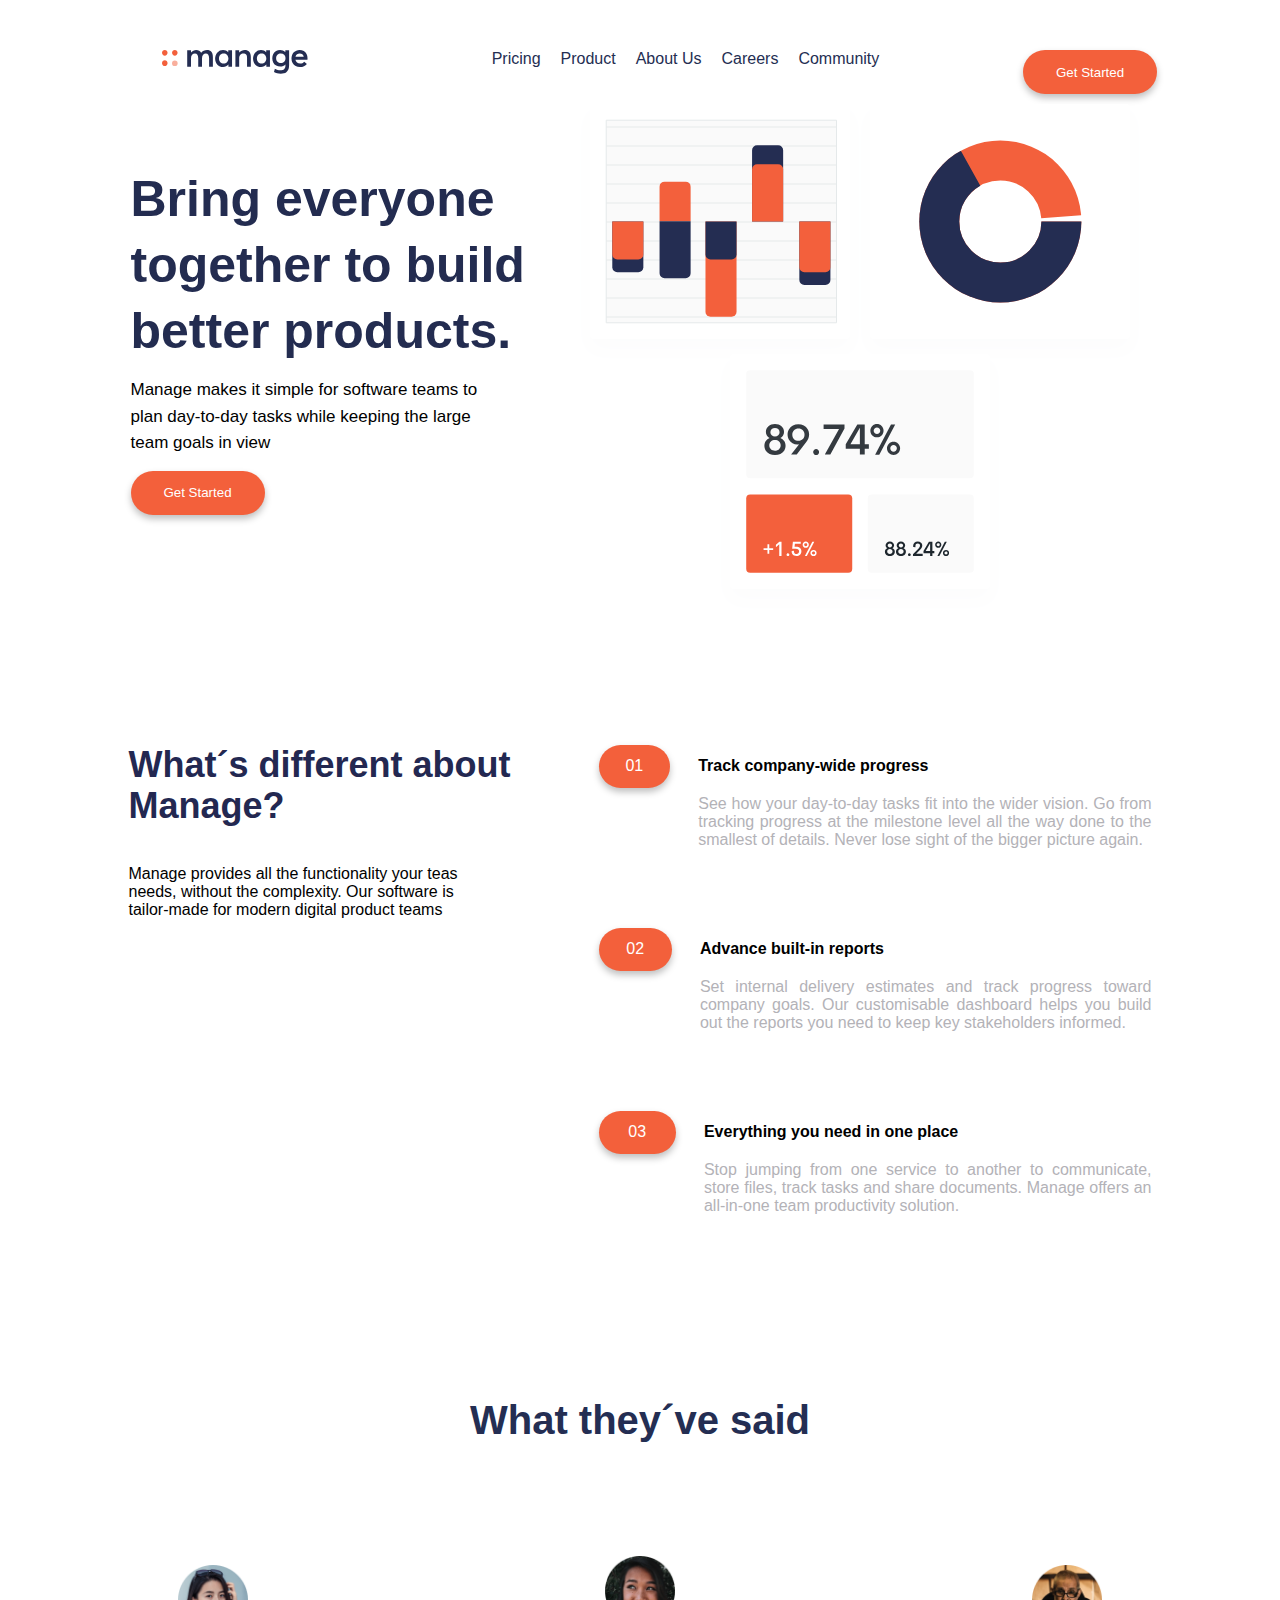
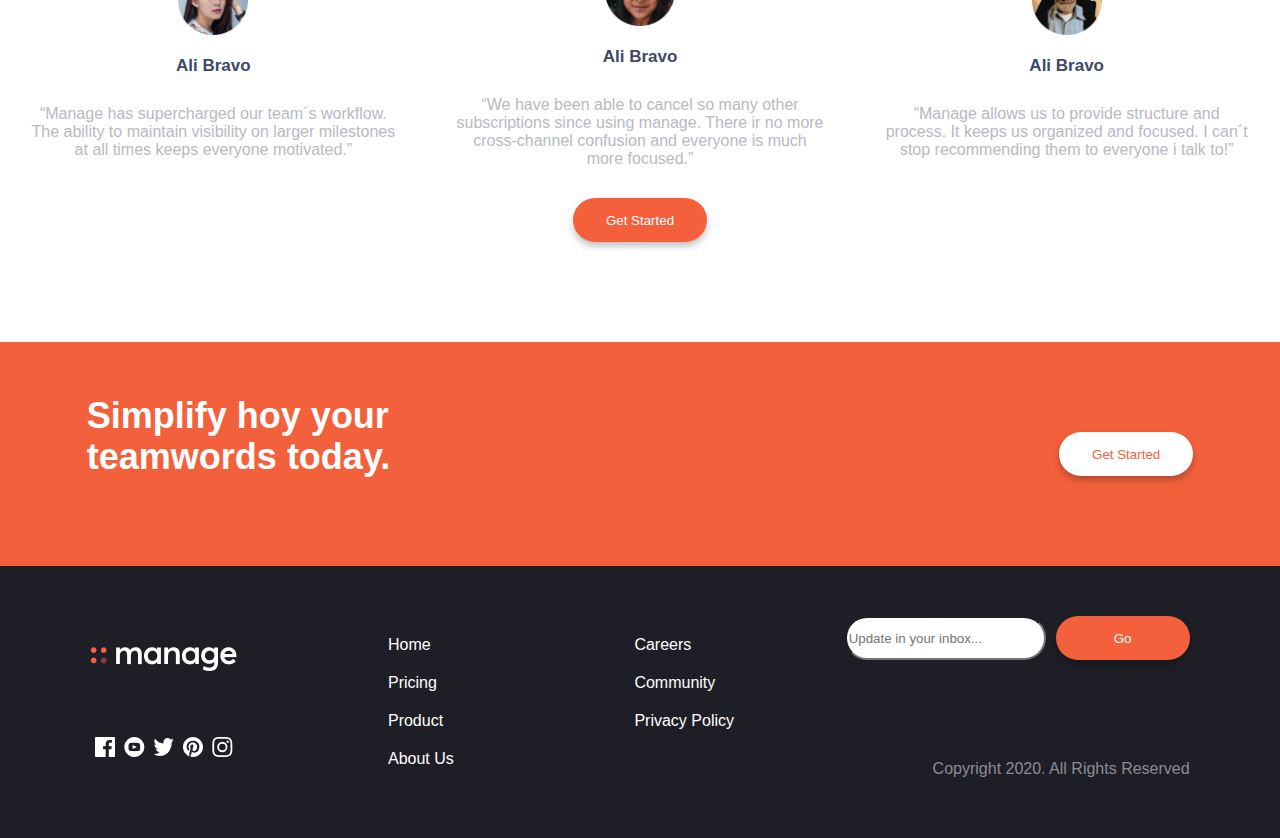
==== Final Alejandra Duran/FinalAlejandraDurán.html @ 5c12f0d3 "subiendoFinal" ====
<!DOCTYPE html>
<html lang="en">
<head>
    <meta charset="UTF-8">
    <meta http-equiv="X-UA-Compatible" content="IE=edge">
    <meta name="viewport" content="width=device-width, initial-scale=1.0">
    <title>FinalAlejandraDurán</title>
    <link rel="stylesheet" href="path/to/font-awesome/css/font-awesome.min.css">
    <link href="styles.css" rel="stylesheet">
</head>
<body>
    
    <header>
        <section class="banner">
            <div>
                <img src="imagenes/logo.svg" href="Logo">
            </div>
            <nav>
                <ul type=none class="flex-ul">
                    <li><a href="#">Pricing</a></li>
                    <li><a href="#">Product</a></li>
                    <li><a href="#">About Us</a></li>
                    <li><a href="#">Careers</a></li>
                    <li><a href="#">Community</a></li>
                </ul>
            </nav>
            <div><button>Get Started</button></div>
        </section>
    </header>

    <main>
        <section class="main1">
            <div id="resume">
                <h1>Bring everyone together to build better products.</h1>
                <br>
                <p class="principalDescriptions">
                    Manage makes it simple for software teams
                    to plan day-to-day tasks while keeping the 
                    large team goals in view 
                </p>
                <br>
                <div>
                    <button>Get Started</button>
                </div>
            </div>
            <div>
                <img src="imagenes/illustration-intro.svg" alt="IlustracionIntro">
            </div>
        </section>
        
        <section class="main1">
            <article id="manage">
                <h2>What´s different about Manage?</h2>
                <div class="textManage">
                    Manage provides all the functionality your
                    teas needs, without the complexity. 
                    Our software is tailor-made for modern 
                    digital product teams
                </div>
            </article>
            <div class="principalContain">
                <article class="aboutUs">
                    <div class="bullet-point button right-gap">01</div>
                    <div>
                        <h4>Track company-wide progress</h4>
                        <p id="aboutUsText">
                            See how your day-to-day tasks fit into the wider vision. 
                            Go from tracking progress at the milestone level all the 
                            way done to the smallest of details. Never lose sight of 
                            the bigger picture again.
                        </p>
                    </div>
                </article>
                <article class="aboutUs">
                    <div class="bullet-point button right-gap">02</div>
                    <div>
                        <h4>Advance built-in reports</h4>
                        <p id="aboutUsText">
                            Set internal delivery estimates and track progress toward 
                            company goals. Our customisable dashboard helps you build 
                            out the reports you need to keep key stakeholders informed.
                        </p>
                    </div>
                </article>
                <article class="aboutUs">
                    <div class="bullet-point button right-gap">03</div>
                    <div>    
                        <h4>Everything you need in one place</h4>
                        <p id="aboutUsText">
                            Stop jumping from one service to another to communicate, 
                            store files, track tasks and share documents. Manage 
                            offers an all-in-one team productivity solution.
                        </p>
                    </div>
                </article>
            </div>
        </section>
        <br>
    <div>
        <p class="subTittle">What they´ve said</p>
        <section>
            <div class="cards">
                <div class="container">
                    <img class="profilePic" src="imagenes/avatar-anisha.png">
                    <h3>Ali Bravo</h3>
                    <p>
                        “Manage has supercharged our team´s workflow. 
                        The ability to maintain visibility on larger 
                        milestones at all times keeps everyone motivated.”
                    </p>
                </div>
                <div class="container">
                    <img class="profilePic" src="imagenes/avatar-ali.png">
                    <h3>Ali Bravo</h3>
                    <p>
                        “We have been able to cancel so many other subscriptions 
                        since using manage. There ir no more cross-channel 
                        confusion and everyone is much more focused.”
                    </p>
                </div>
                <div class="container">
                    <img class="profilePic" src="imagenes/avatar-richard.png">
                    <h3>Ali Bravo</h3>
                    <p>
                        “Manage allows us to provide structure and process. 
                        It keeps us organized and focused. I can´t stop 
                        recommending them to everyone i talk to!”
                    </p>
                </div>
            </div>
            <div class="main1">
                <button>Get Started </button>
            </div>
        </section>
    </div>
    </main>
        <section id="orange">
            <div>
                <h2 id="textOrange">Simplify hoy your teamwords today.</h2>
            </div>
                <div style="width: 15%;"></div>
            <div>
                <button id="whiteButton">Get Started</button>
            </div>
        </section>

        <footer>
            <div class="logoAndIcon">
                <img src="imagenes/LogoBlanco.png" alt="Logo">
                <div class="iconGroup">
                    <img src="imagenes/icon-facebook.svg" href="#Facebook">
                    <img src="imagenes/icon-youtube.svg" href="#YouTube">
                    <img src="imagenes/icon-twitter.svg" href="#Twitter">
                    <img src="imagenes/icon-pinterest.svg" href="#Pinterest">
                    <img src="imagenes/icon-instagram.svg" href="#Instagram">
                </div>
            </div>
            <div>
                <nav class="menu2">
                    <ul type=none>
                        <li><a href="#">Home</a></li>
                        <li><a href="#">Pricing</a></li>
                        <li><a href="#">Product</a></li>
                        <li><a href="#">About Us</a></li>
                    </ul>
                </nav>
            </div>
            <div>
                <nav class="menu2">
                    <ul type=none>
                        <li><a href="#">Careers</a></li>
                        <li><a href="#">Community</a></li>
                        <li><a href="#">Privacy Policy</a></li>
                    </ul>
                </nav>
            </div>
            <div>
                <div class="SearchForm">
                    <div>
                        <form>
                            <input type="text" id="buscador" placeholder="Update in your inbox...">
                        </form>
                    </div>
                    <div>
                        <button>Go</button>
                    </div>
                </div>
            <p id="Copyright">Copyright 2020. All Rights Reserved</p>
        </footer>


</body>
</html>
---- Final Alejandra Duran/styles.css ----
*{
    box-sizing: border-box;
    margin: 0;
}

@import url('https://fonts.googleapis.com/css2?family=Be+Vietnam+Pro:wght@100&display=swap');


body{
    font-family: 'Be Vietnam Pro' ,sans-serif;
}

.banner {
    display: inline-flex;
    justify-content:  space-around;
    width: 100%;
    align-content: center;
}


header{
    margin-top:50px;
    width: 1129px;
    margin-left: 95px;
    align-content: center;
}

.flex-ul {
    display: flex;
    justify-content: space-around;
    flex-direction: row;
    align-content: center;
}

.button, button{
    align-items: center;
    color: white;
    background-color:#F3603B;
    border-radius: 50px;
    box-shadow: 0px 4px 7px rgba(0, 0, 0, 0.25);
    border: 0;
    padding: 10px 20px;
    width: 134px;
    height: 44px;
}


.main1{
    display: flex;
    justify-content: center;
    align-items: center;
    flex-direction: row;
    margin-bottom: 100px;
}

#resume{
    Width: 439px;
    Height: 386px;
}

h1 {
    color: #232C50;
    font-size: 50px;
    font-weight: 700;
    width: 439px;
    line-height: 66px;
}

.principalDescriptions {
    display: flex;
    justify-content: left;
    align-items: center;
    position: static;
    width: 350px;
    height: 71px;
    font-weight: 500;
    font-size: 17px;
    line-height: 157.1%;
}

#manage{
    width: 470px;
    text-align: left;
    display: flex;
    flex-direction: column;
    justify-content: center;
    margin-top: 18px;
    height: 100%;
    align-self: stretch;
}

.textManage{
    width: 333px;
    height: 88px;
}


h2 {
    width: 433px;
    height: 88px;
    font-weight: bold;
    font-size: 36px;
    color: #232851;
    display: flex;
    align-items: center;
    justify-content: center;
    margin-bottom: 36px;
    line-height: 114.6%;
}

.subTittle{
    display: flex;
    flex-direction: row;
    justify-content: center;
    font-size: 40px;
    align-items: center;
    color: #242E53;
    font-weight: bold;
    height: 61px;
    margin-bottom: 74px;;
}  

h4 {
    width: 437px;
    height: 23px;
    left: 0px;
    font-weight: bold;
    font-size: 16px;
    line-height: 23px;
    display: flex;
    align-items: center;
    margin: 18px 0px;
}

.bullet-point{
    display: flex;
    flex-direction: row;
    justify-content: center;
    align-content: center;
    height: 43px;
    margin-top: 9px;
    text-align: center;
}

.right-gap{
    margin-right: 28px;
}

.principalContain{
    display: flex;
    flex-direction: column;
    justify-content: space-around;
    height: 549px;
}

.aboutUs{
    display: flex;
    flex-direction: row;
    height: 158px;
    width: 553px;
}

.p, #aboutUsText {
    text-align: justify;
    color: #B3B2B7;

}
.cards{
    display: flex;
    justify-content: center;
    flex-direction: row;
}

.profilePic {
    display: flex;
    justify-content: center;
    align-items: center;
    width: 70px;
    height: 70px;
}

.container {
    display: flex;
    align-items: center;
    flex-direction: column;
    justify-content: center;
    width: 390px;
    height: 215px;
    margin: 29px;
    text-align: center;
    color: #B9B9C1;
    font-size: 16px;
}

h3{
    position: static;
    color: #3F4868;
    font-weight: bold;
    display: flex;
    align-items: center;
    justify-content: center;
    margin-bottom: 29px;
    margin-top: 21px;
    font-size: 17px;
}

#orange {
    display: flex;
    justify-content: space-around;
    align-items: center;
    background-color:  #F3613C;
    height: 224px;

}

#textOrange {
    color: white
}

#whiteButton {
    color:  #F3613C;
    background-color: white;
}

footer {
    display: flex;
    flex-direction: row;
    justify-content: space-around;
    align-items:stretch;
    background: #1E1E26;
    color: white;
    padding: 50px;
}

a {
    text-decoration: none 
}

ul li a{
    color: #242E52;
    margin: 10px;
}

.iconGroup {
    display: inline-flex;
    align-content: center;
    justify-content: space-around;
}

.logoAndIcon {
    display: flex;
    flex-direction: column;
    align-content: center;
    justify-content: space-around;
}

.menu2 ul li a {
    color: white;
}

.menu2 ul li {
    margin: 20px;
}

#Copyright {
    color: #8C8C94;
    background: #1E1E26;
    display: flex;
    justify-content: right;
    margin-top: 100px;
}

.SearchForm {
    display: flex;
    flex-direction: row;
    justify-content: space-around;
    align-content: center;
}

#buscador {
    border-radius: 50px;
    width: 201px;
    height: 44px;
    margin-right: 10px;
}
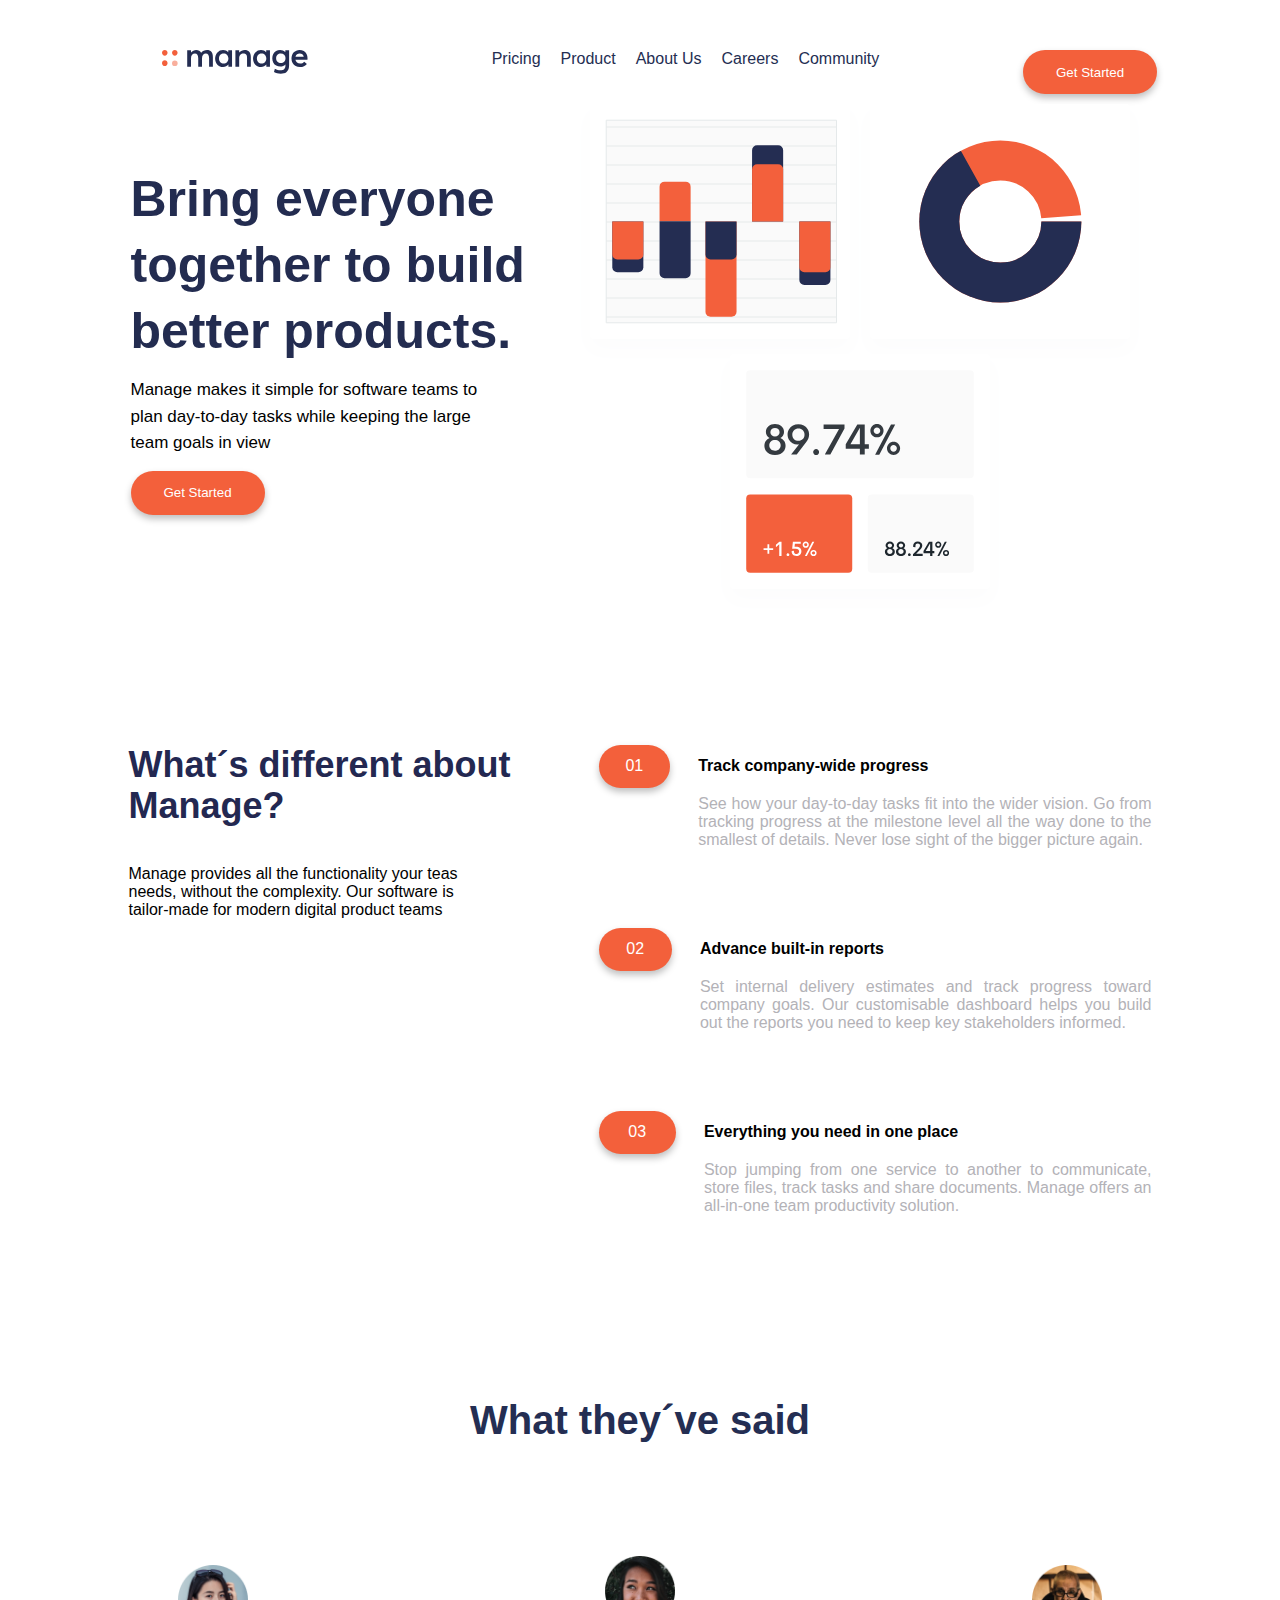
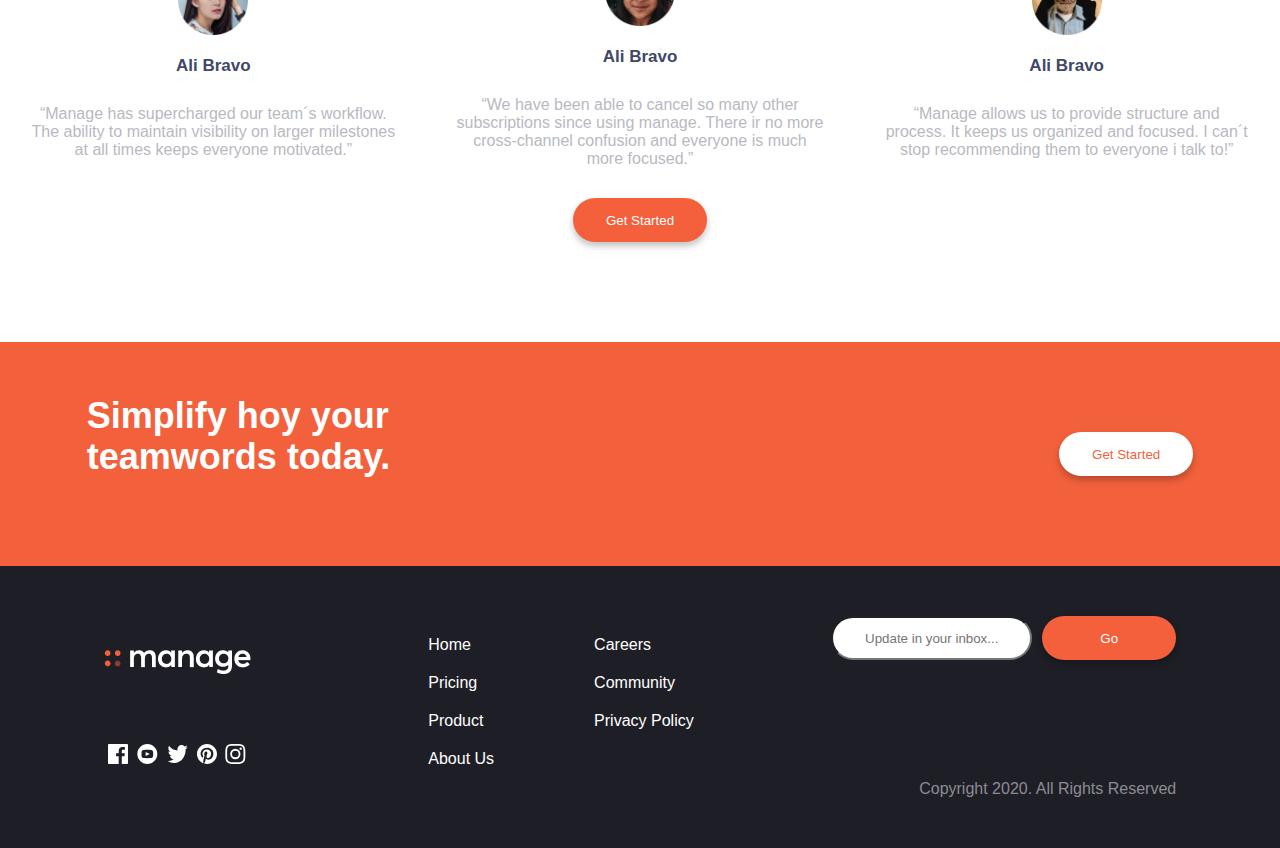
==== commit 5744826c: "actualizando examen final" ====
--- a/Final Alejandra Duran/FinalAlejandraDurán.html
+++ b/Final Alejandra Duran/FinalAlejandraDurán.html
@@ -6,7 +6,7 @@
     <meta name="viewport" content="width=device-width, initial-scale=1.0">
     <title>FinalAlejandraDurán</title>
     <link rel="stylesheet" href="path/to/font-awesome/css/font-awesome.min.css">
-    <link href="styles.css" rel="stylesheet">
+    <link href="css/styles.css" rel="stylesheet">
 </head>
 <body>
     
@@ -16,7 +16,7 @@
                 <img src="imagenes/logo.svg" href="Logo">
             </div>
             <nav>
-                <ul type=none class="flex-ul">
+                <ul type=none class="flex-ul hide-mobile">
                     <li><a href="#">Pricing</a></li>
                     <li><a href="#">Product</a></li>
                     <li><a href="#">About Us</a></li>
@@ -24,12 +24,15 @@
                     <li><a href="#">Community</a></li>
                 </ul>
             </nav>
-            <div><button>Get Started</button></div>
+            <div>
+                <img  src="imagenes/icon-hamburger.svg" href="hamburger" id="hamburger">
+                <button class="hide-mobile">Get Started</button>
+            </div>
         </section>
     </header>
 
     <main>
-        <section class="main1">
+        <section class="home">
             <div id="resume">
                 <h1>Bring everyone together to build better products.</h1>
                 <br>
@@ -39,16 +42,16 @@
                     large team goals in view 
                 </p>
                 <br>
-                <div>
+                <div id="homeButton">
                     <button>Get Started</button>
                 </div>
             </div>
             <div>
-                <img src="imagenes/illustration-intro.svg" alt="IlustracionIntro">
+                <img id="ilustracion-intro" src="imagenes/illustration-intro.svg" alt="IlustracionIntro">
             </div>
         </section>
         
-        <section class="main1">
+        <section id="homeMobile" class="home">
             <article id="manage">
                 <h2>What´s different about Manage?</h2>
                 <div class="textManage">
@@ -100,7 +103,7 @@
         <p class="subTittle">What they´ve said</p>
         <section>
             <div class="cards">
-                <div class="container">
+                <div class="container" id="container1">
                     <img class="profilePic" src="imagenes/avatar-anisha.png">
                     <h3>Ali Bravo</h3>
                     <p>
@@ -118,7 +121,7 @@
                         confusion and everyone is much more focused.”
                     </p>
                 </div>
-                <div class="container">
+                <div class="container" id="container3">
                     <img class="profilePic" src="imagenes/avatar-richard.png">
                     <h3>Ali Bravo</h3>
                     <p>
@@ -128,7 +131,7 @@
                     </p>
                 </div>
             </div>
-            <div class="main1">
+            <div class="home">
                 <button>Get Started </button>
             </div>
         </section>
@@ -146,7 +149,7 @@
 
         <footer>
             <div class="logoAndIcon">
-                <img src="imagenes/LogoBlanco.png" alt="Logo">
+                <img id="logoBlanco" src="imagenes/LogoBlanco.png" alt="Logo">
                 <div class="iconGroup">
                     <img src="imagenes/icon-facebook.svg" href="#Facebook">
                     <img src="imagenes/icon-youtube.svg" href="#YouTube">
@@ -155,38 +158,43 @@
                     <img src="imagenes/icon-instagram.svg" href="#Instagram">
                 </div>
             </div>
-            <div>
-                <nav class="menu2">
-                    <ul type=none>
-                        <li><a href="#">Home</a></li>
-                        <li><a href="#">Pricing</a></li>
-                        <li><a href="#">Product</a></li>
-                        <li><a href="#">About Us</a></li>
-                    </ul>
-                </nav>
-            </div>
-            <div>
-                <nav class="menu2">
-                    <ul type=none>
-                        <li><a href="#">Careers</a></li>
-                        <li><a href="#">Community</a></li>
-                        <li><a href="#">Privacy Policy</a></li>
-                    </ul>
-                </nav>
+            <div id="containerMenu2">
+                <div>
+                    <nav class="menu2">
+                        <ul type=none>
+                            <li><a href="#">Home</a></li>
+                            <li><a href="#">Pricing</a></li>
+                            <li><a href="#">Product</a></li>
+                            <li><a href="#">About Us</a></li>
+                        </ul>
+                    </nav>
+                </div>
+                <div>
+                    <nav class="menu2">
+                        <ul type=none>
+                            <li><a href="#">Careers</a></li>
+                            <li><a href="#">Community</a></li>
+                            <li><a href="#">Privacy Policy</a></li>
+                        </ul>
+                    </nav>
+                </div>
             </div>
             <div>
                 <div class="SearchForm">
                     <div>
-                        <form>
-                            <input type="text" id="buscador" placeholder="Update in your inbox...">
+                        <form action="/registro" method="post">
+                            <input type="text" name="email" id="buscador" placeholder="Update in your inbox...">
                         </form>
                     </div>
                     <div>
                         <button>Go</button>
                     </div>
                 </div>
-            <p id="Copyright">Copyright 2020. All Rights Reserved</p>
+            <p class="Copyright" id="CopyrightPC">Copyright 2020. All Rights Reserved</p>
+            </div>
+            <p class="Copyright" id="CopyrightMobile">Copyright 2020. All Rights Reserved</p>
         </footer>
+        
 
 
 </body>
--- a/Final Alejandra Duran/css/styles.css
+++ b/Final Alejandra Duran/css/styles.css
@@ -0,0 +1,457 @@
+* {
+  box-sizing: border-box;
+  margin: 0;
+}
+
+@import url("https://fonts.googleapis.com/css2?family=Be+Vietnam+Pro:wght@100&display=swap");
+
+body {
+  font-family: "Be Vietnam Pro", sans-serif;
+}
+
+.banner {
+  display: inline-flex;
+  justify-content: space-around;
+  width: 100%;
+  align-content: center;
+}
+
+header {
+  margin-top: 50px;
+  width: 1129px;
+  margin-left: 95px;
+  align-content: center;
+}
+
+.flex-ul {
+  display: flex;
+  justify-content: space-around;
+  flex-direction: row;
+  align-content: center;
+}
+
+.button,
+button {
+  align-items: center;
+  color: white;
+  background-color: #f3603b;
+  border-radius: 50px;
+  box-shadow: 0px 4px 7px rgba(0, 0, 0, 0.25);
+  border: 0;
+  padding: 10px 20px;
+  width: 134px;
+  height: 44px;
+}
+
+.button:hover,
+button:hover {
+  color: #f3613c;
+  background-color: #232c50;
+}
+
+.home {
+  display: flex;
+  justify-content: center;
+  align-items: center;
+  flex-direction: row;
+  margin-bottom: 100px;
+}
+
+#resume {
+  width: 439px;
+  height: 386px;
+}
+
+h1 {
+  color: #232c50;
+  font-size: 50px;
+  font-weight: 700;
+  width: 439px;
+  line-height: 66px;
+}
+
+.principalDescriptions {
+  display: flex;
+  justify-content: left;
+  align-items: center;
+  position: static;
+  width: 350px;
+  height: 71px;
+  font-weight: 500;
+  font-size: 17px;
+  line-height: 157.1%;
+}
+
+#manage {
+  width: 470px;
+  text-align: left;
+  display: flex;
+  flex-direction: column;
+  justify-content: center;
+  margin-top: 18px;
+  height: 100%;
+  align-self: stretch;
+}
+
+.textManage {
+  width: 333px;
+  height: 88px;
+}
+
+h2 {
+  width: 433px;
+  height: 88px;
+  font-weight: bold;
+  font-size: 36px;
+  color: #232851;
+  display: flex;
+  align-items: center;
+  justify-content: center;
+  margin-bottom: 36px;
+  line-height: 114.6%;
+}
+
+.subTittle {
+  display: flex;
+  flex-direction: row;
+  justify-content: center;
+  font-size: 40px;
+  align-items: center;
+  color: #242e53;
+  font-weight: bold;
+  height: 61px;
+  margin-bottom: 74px;
+}
+
+h4 {
+  width: 437px;
+  height: 23px;
+  left: 0px;
+  font-weight: bold;
+  font-size: 16px;
+  line-height: 23px;
+  display: flex;
+  align-items: center;
+  margin: 18px 0px;
+}
+
+.bullet-point {
+  display: flex;
+  flex-direction: row;
+  justify-content: center;
+  align-content: center;
+  height: 43px;
+  margin-top: 9px;
+  text-align: center;
+}
+
+.right-gap {
+  margin-right: 28px;
+}
+
+.principalContain {
+  display: flex;
+  flex-direction: column;
+  justify-content: space-around;
+  height: 549px;
+}
+
+.aboutUs {
+  display: flex;
+  flex-direction: row;
+  height: 158px;
+  width: 553px;
+}
+
+.p,
+#aboutUsText {
+  text-align: justify;
+  color: #b3b2b7;
+}
+.cards {
+  display: flex;
+  justify-content: center;
+  flex-direction: row;
+}
+
+.profilePic {
+  display: flex;
+  justify-content: center;
+  align-items: center;
+  width: 70px;
+  height: 70px;
+}
+
+.container {
+  display: flex;
+  align-items: center;
+  flex-direction: column;
+  justify-content: center;
+  width: 390px;
+  height: 215px;
+  margin: 29px;
+  text-align: center;
+  color: #b9b9c1;
+  font-size: 16px;
+}
+
+h3 {
+  position: static;
+  color: #3f4868;
+  font-weight: bold;
+  display: flex;
+  align-items: center;
+  justify-content: center;
+  margin-bottom: 29px;
+  margin-top: 21px;
+  font-size: 17px;
+}
+
+#orange {
+  display: flex;
+  justify-content: space-around;
+  align-items: center;
+  background-color: #f3613c;
+  height: 224px;
+}
+
+#textOrange {
+  color: white;
+}
+
+#whiteButton {
+  color: #f3613c;
+  background-color: white;
+}
+
+#whiteButton:hover {
+  color: #f3613c;
+  background-color: #232c50;
+}
+
+footer {
+  display: flex;
+  flex-direction: row;
+  justify-content: space-around;
+  align-items: stretch;
+  background: #1e1e26;
+  color: white;
+  padding: 50px;
+}
+
+a {
+  text-decoration: none;
+}
+
+a:hover {
+  color: #f3613c;
+  text-decoration: underline;
+}
+
+ul li a {
+  color: #242e52;
+  margin: 10px;
+}
+
+ul:hover li:hover a:hover {
+  color: #f3613c;
+  text-decoration: underline;
+}
+
+.iconGroup {
+  display: inline-flex;
+  align-content: center;
+  justify-content: space-around;
+}
+
+.logoAndIcon {
+  display: flex;
+  flex-direction: column;
+  align-content: center;
+  justify-content: space-around;
+}
+
+.menu2 ul li a {
+  color: white;
+}
+
+.menu2 ul li {
+  margin: 20px;
+}
+
+.Copyright {
+  color: #8c8c94;
+  background: #1e1e26;
+}
+
+.SearchForm {
+  display: flex;
+  flex-direction: row;
+  justify-content: space-around;
+  align-content: center;
+}
+
+#buscador {
+  border-radius: 50px;
+  width: 201px;
+  height: 44px;
+  margin-right: 10px;
+  text-align: center;
+}
+
+#hamburger {
+  display: none;
+}
+
+#containerMenu2 {
+    display: flex;
+    flex-direction: row;
+}
+
+#CopyrightMobile {
+    display: none;
+}
+
+#CopyrightPC {
+    display: block;
+    margin-top: 120px;
+    text-align: right;
+}
+
+@media (max-width: 375px) {
+  .hide-mobile {
+    display: none;
+  }
+
+  #hamburger {
+    display: flex;
+  }
+
+  .home {
+    display: flex;
+    justify-content: center;
+    align-items: center;
+    flex-direction: column-reverse;
+    margin-bottom: 100px;
+    margin-left: 0%;
+  }
+
+  .banner {
+    gap: 3%;
+    justify-content: left;
+    margin-left: -2%;
+  }
+
+  #ilustracion-intro {
+    width: 105%;
+  }
+
+  #resume {
+    width: 439px;
+    height: 386px;
+    margin-left: 28%;
+  }
+
+  h1 {
+    font-size: 42px;
+  }
+
+  #homeButton {
+    display: flex;
+    width: 75%;
+    justify-content: center;
+  }
+
+#homeMobile{
+    display: flex;
+    flex-direction: column;
+    margin-left: 7%;
+}
+
+#homeMobile h2 {
+    font-size: 42px;
+}
+
+#aboutUsText {
+    margin-left: -21%;
+    width: 73%;
+}
+
+.principalContain {
+    width: 104%;
+}
+
+h4 {
+    margin-left: -6%;
+    background-color: #f7ece6;
+    height: 26%;
+    margin-top: 2%;
+    padding-left: 2%;
+}
+
+.subTittle{
+    margin-top: -25%;
+    margin-bottom: -2%;
+}
+
+#container1, #container3 {
+    display: none;
+}
+
+#orange {
+    text-align: center;
+    display: flex;
+    flex-direction: column;
+    justify-content: center;
+}
+
+footer {
+    flex-direction: column-reverse;
+    flex-flow: column;
+}
+
+#Copyright {
+
+}
+
+#containerMenu2 {
+    display: flex;
+    flex-direction: row;
+    gap: 47px;
+
+}
+
+footer nav {
+    margin-left: -44%;
+}
+
+.logoAndIcon {
+    display: flex;
+    flex-direction: column-reverse;
+    gap: 40px;
+    align-items: center;
+}
+
+#logoBlanco {
+    width: 146px;
+    height: 24px;
+}
+
+.iconGroup {
+    gap: 10px;
+}
+
+#CopyrightPC {
+    display: none;
+}
+
+#CopyrightMobile {
+    display: block;
+    order: 0;
+    margin-top: 20%;
+}
+
+body {
+    width: 100%;
+}
+}
